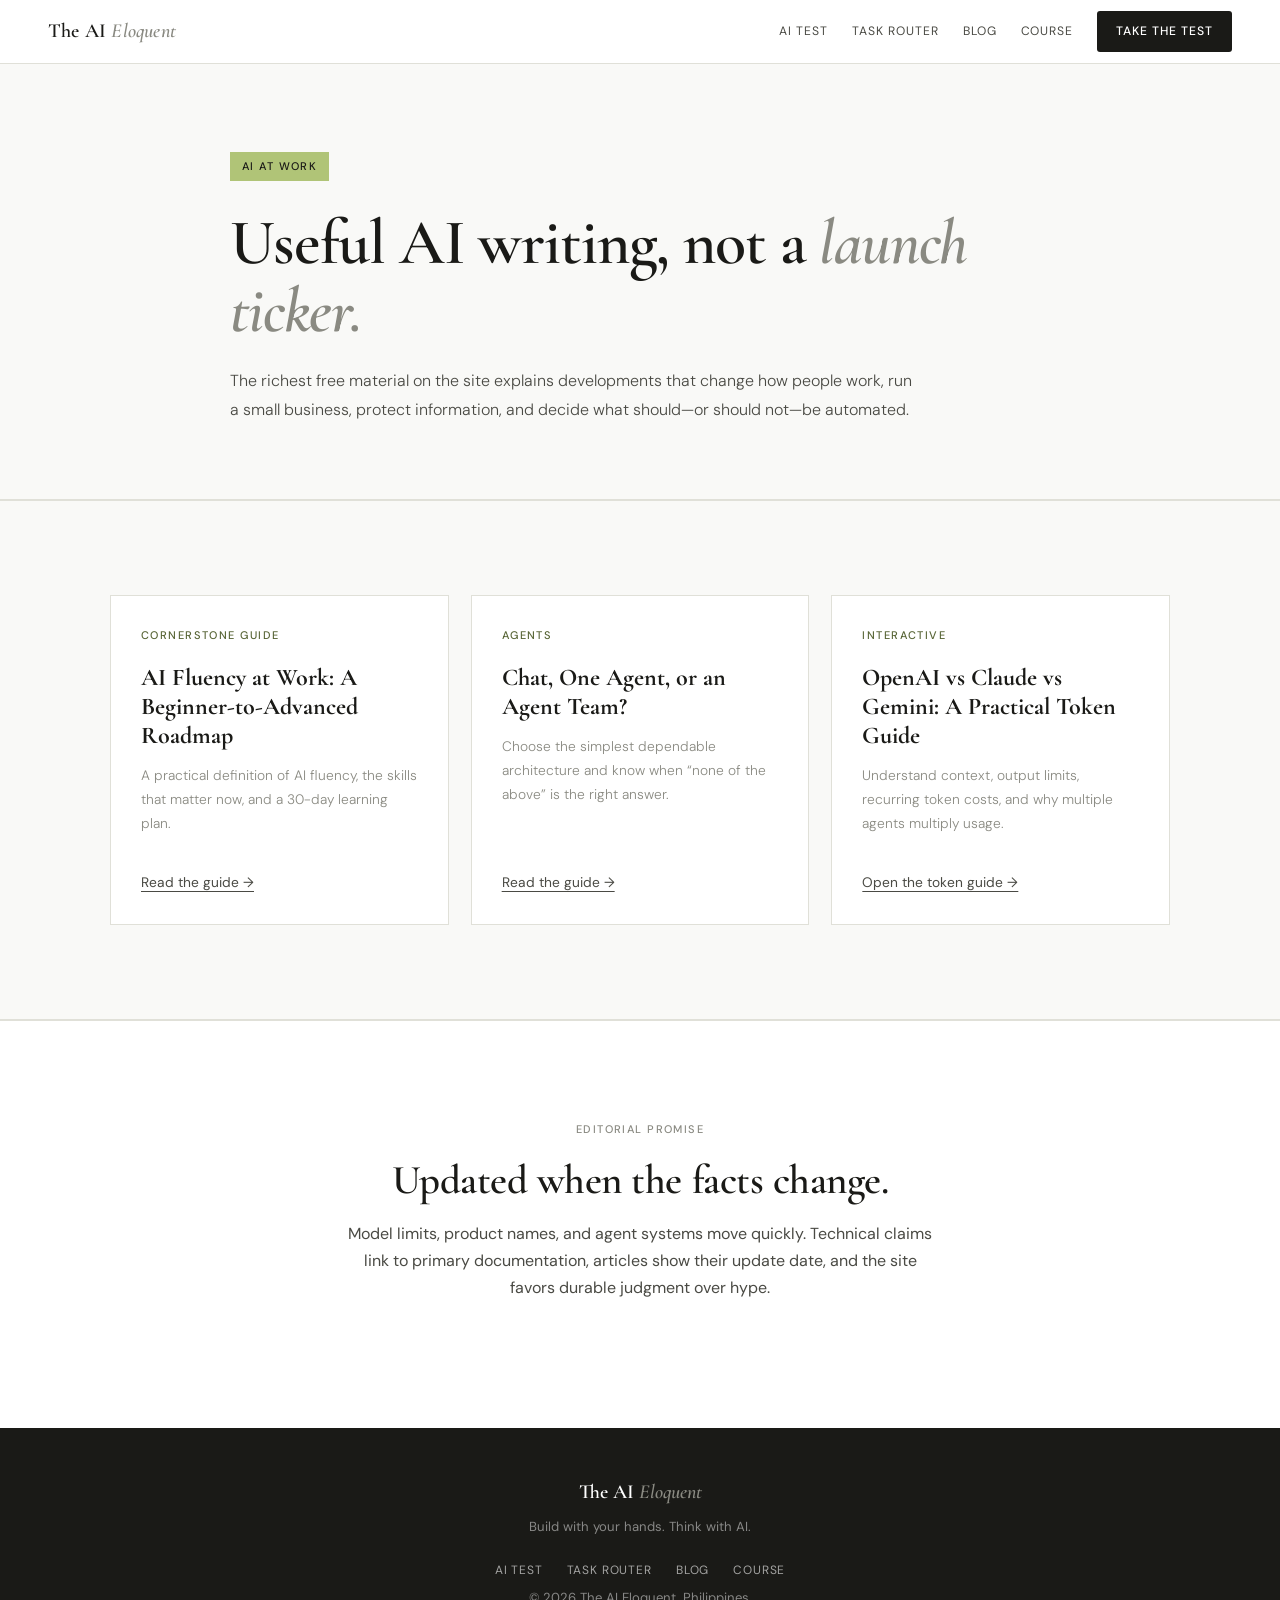
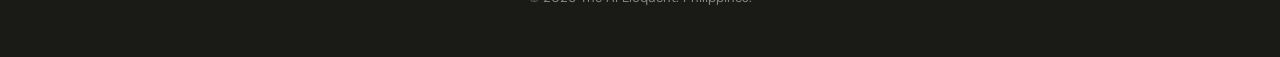
==== blog.html @ 8b95fc98 "Add AI at Work blog index" ====
<!doctype html><html lang="en"><head><meta charset="utf-8"><meta name="viewport" content="width=device-width,initial-scale=1"><title>AI at Work Blog — The AI Eloquent</title><meta name="description" content="Practical, current guides to AI fluency, agents, tokens, safety, and automation for workers and small business owners."><link rel="canonical" href="https://theaieloquent.com/blog.html"><link href="https://fonts.googleapis.com/css2?family=Cormorant+Garamond:ital,wght@0,400;0,600;0,700;1,600&family=DM+Sans:wght@300;400;500&display=swap" rel="stylesheet"><link rel="stylesheet" href="styles.css"><script type="application/ld+json">{"@context":"https://schema.org","@type":"Blog","name":"AI at Work","url":"https://theaieloquent.com/blog.html","description":"Practical AI guidance for work and small business."}</script></head><body><nav class="site-nav"><a href="index.html" class="nav-logo">The AI <em>Eloquent</em></a><div class="nav-links"><a href="quiz.html">AI Test</a><a href="simulator.html">Task Router</a><a href="blog.html">Blog</a><a href="course.html">Course</a><a href="quiz.html" class="nav-cta">Take the Test</a></div></nav><main><section class="page-hero"><div class="inner"><span class="eyebrow green">AI at Work</span><h1>Useful AI writing, not a <em>launch ticker.</em></h1><p>The richest free material on the site explains developments that change how people work, run a small business, protect information, and decide what should—or should not—be automated.</p></div></section><section class="band gray"><div class="inner"><div class="blog-grid"><article class="blog-card"><span class="chip">Cornerstone Guide</span><h3>AI Fluency at Work: A Beginner-to-Advanced Roadmap</h3><p>A practical definition of AI fluency, the skills that matter now, and a 30-day learning plan.</p><a class="text-link" href="blog/ai-fluency-at-work.html">Read the guide →</a></article><article class="blog-card"><span class="chip">Agents</span><h3>Chat, One Agent, or an Agent Team?</h3><p>Choose the simplest dependable architecture and know when “none of the above” is the right answer.</p><a class="text-link" href="blog/chat-agent-or-agent-team.html">Read the guide →</a></article><article class="blog-card"><span class="chip">Interactive</span><h3>OpenAI vs Claude vs Gemini: A Practical Token Guide</h3><p>Understand context, output limits, recurring token costs, and why multiple agents multiply usage.</p><a class="text-link" href="simulator.html#token-guide">Open the token guide →</a></article></div></div></section><section class="band"><div class="course-card"><span class="section-label">Editorial promise</span><h2>Updated when the facts change.</h2><p style="color:var(--gray-600)">Model limits, product names, and agent systems move quickly. Technical claims link to primary documentation, articles show their update date, and the site favors durable judgment over hype.</p></div></section></main><footer class="site-footer"><div class="footer-logo">The AI <em>Eloquent</em></div><p>Build with your hands. Think with AI.</p><div class="footer-links"><a href="quiz.html">AI Test</a><a href="simulator.html">Task Router</a><a href="blog.html">Blog</a><a href="course.html">Course</a></div><p>© 2026 The AI Eloquent. Philippines.</p></footer></body></html>
---- styles.css ----
:root {
  --yellow: #F5C800;
  --yellow-pale: #FFFBE6;
  --black: #0D0D0B;
  --white: #FFFFFF;
  --ink: #1A1A17;
  --gray-50: #F9F9F7;
  --gray-100: #F0F0EB;
  --gray-200: #E0E0D8;
  --gray-400: #8A8A82;
  --gray-600: #4A4A44;
  --lime: #B0C477;
  --olive: #586536;
  --mid: #768450;
  --cream: #F5F0E8;
  --font-display: 'Cormorant Garamond', Georgia, serif;
  --font-body: 'DM Sans', system-ui, sans-serif;
  --radius: 3px;
  --radius-lg: 7px;
  --max: 1060px;
  --reading: 760px;
}
* { box-sizing: border-box; margin: 0; padding: 0; }
html { scroll-behavior: smooth; }
body {
  font-family: var(--font-body);
  background: var(--white);
  color: var(--ink);
  font-size: 16px;
  line-height: 1.68;
  -webkit-font-smoothing: antialiased;
}
img { max-width: 100%; }
a { color: inherit; }
button, input, textarea, select { font: inherit; }
button { cursor: pointer; }
.skip-link {
  position: absolute; left: -999px; top: 0;
  background: var(--yellow); color: var(--ink); padding: 10px 16px; z-index: 999;
}
.skip-link:focus { left: 12px; top: 12px; }
.site-nav {
  position: sticky; top: 0; z-index: 100;
  background: rgba(255,255,255,.97);
  display: flex; align-items: center; justify-content: space-between;
  padding: 0 48px; min-height: 64px;
  border-bottom: 1px solid var(--gray-200);
  backdrop-filter: blur(8px);
}
.nav-logo {
  font-family: var(--font-display);
  font-size: 1.25rem; font-weight: 600;
  color: var(--ink); text-decoration: none; letter-spacing: .01em;
}
.nav-logo em { font-style: italic; color: var(--gray-400); }
.nav-links { display: flex; align-items: center; gap: 24px; }
.nav-links > a {
  font-size: .76rem; text-decoration: none; text-transform: uppercase;
  letter-spacing: .08em; color: var(--gray-600);
}
.nav-links > a:hover { color: var(--ink); }
.nav-cta, .btn-primary, .btn-dark, .btn-green, .btn-outline {
  display: inline-block; border-radius: var(--radius); text-decoration: none;
  font-weight: 500; font-size: .8rem; letter-spacing: .07em;
  text-transform: uppercase; border: 1px solid transparent;
  transition: background .15s, color .15s, border-color .15s, transform .15s;
}
.nav-cta { background: var(--ink); color: var(--white)!important; padding: 9px 18px; }
.nav-cta:hover, .btn-primary:hover { background: var(--gray-600); }
.btn-primary { background: var(--ink); color: var(--white); padding: 14px 28px; }
.btn-dark { background: var(--ink); color: var(--yellow); padding: 15px 34px; }
.btn-dark:hover { background: var(--gray-600); }
.btn-green { background: var(--olive); color: var(--white); padding: 14px 28px; }
.btn-green:hover { background: var(--mid); }
.btn-outline { border-color: var(--gray-200); color: var(--ink); padding: 13px 24px; }
.btn-outline:hover { border-color: var(--ink); }
.text-link {
  font-size: .86rem; color: var(--gray-600); text-underline-offset: 4px;
}
.hero {
  padding: 110px 48px 92px;
  max-width: var(--max); margin: 0 auto;
  display: grid; grid-template-columns: 1.12fr .88fr; gap: 80px; align-items: start;
}
.eyebrow, .section-label, .chip {
  display: inline-block; font-size: .69rem; font-weight: 500;
  letter-spacing: .13em; text-transform: uppercase;
}
.eyebrow { background: var(--yellow); color: var(--ink); padding: 5px 12px; margin-bottom: 28px; }
.eyebrow.green { background: var(--lime); }
.hero h1, .page-hero h1 {
  font-family: var(--font-display); font-size: clamp(2.8rem, 5vw, 4.45rem);
  font-weight: 600; color: var(--ink); line-height: 1.07; letter-spacing: -.018em;
}
.hero h1 em, .page-hero h1 em { color: var(--gray-400); font-style: italic; }
.hero-copy {
  color: var(--gray-600); max-width: 530px; margin: 26px 0 36px;
  line-height: 1.82; font-weight: 300;
}
.hero-actions { display: flex; flex-wrap: wrap; align-items: center; gap: 22px; }
.hero-panel {
  border-left: 1px solid var(--gray-200); padding-left: 54px; margin-top: 15px;
}
.hero-panel-item { padding: 22px 0; border-bottom: 1px solid var(--gray-100); }
.hero-panel-item:first-child { padding-top: 0; }
.hero-panel-item:last-child { border-bottom: 0; }
.hero-panel-item strong {
  font-family: var(--font-display); font-size: 2rem; line-height: 1;
  display: block; margin-bottom: 8px;
}
.hero-panel-item p { color: var(--gray-400); font-size: .82rem; font-weight: 300; line-height: 1.55; }
.hero-panel-item .green-number { color: var(--olive); }
.band { padding: 94px 48px; border-top: 1px solid var(--gray-200); }
.band.gray { background: var(--gray-50); border-bottom: 1px solid var(--gray-200); }
.band.dark { background: var(--ink); color: var(--white); }
.band.green { background: var(--olive); color: var(--white); border: 0; }
.inner { max-width: var(--max); margin: 0 auto; }
.reading { max-width: var(--reading); margin: 0 auto; }
.section-label { color: var(--gray-400); margin-bottom: 18px; }
.band.dark .section-label, .band.green .section-label { color: rgba(255,255,255,.55); }
.section-head {
  display: grid; grid-template-columns: 5fr 7fr; gap: 90px; align-items: start;
  margin-bottom: 54px;
}
.section-head h2, .band h2, .course-card h2 {
  font-family: var(--font-display); font-size: clamp(1.9rem, 3.2vw, 2.9rem);
  font-weight: 600; line-height: 1.13; letter-spacing: -.012em;
}
.section-head p, .section-intro {
  color: var(--gray-600); font-weight: 300; line-height: 1.85;
}
.band.dark .section-head p, .band.green .section-head p,
.band.dark .section-intro, .band.green .section-intro { color: rgba(255,255,255,.68); }
.cards-3 {
  display: grid; grid-template-columns: repeat(3, 1fr); gap: 1px;
  background: var(--gray-200); border: 1px solid var(--gray-200);
}
.card {
  background: var(--white); padding: 38px 32px; border-top: 3px solid transparent;
}
.card:hover { border-top-color: var(--yellow); }
.card.green-top { border-top-color: var(--lime); }
.card-number {
  font-family: var(--font-display); font-size: 2.5rem; font-weight: 700;
  color: var(--yellow); line-height: 1; margin-bottom: 18px;
}
.card-number.green-number { color: var(--olive); }
.card h3 {
  font-family: var(--font-display); font-size: 1.45rem; line-height: 1.2; margin-bottom: 12px;
}
.card p { color: var(--gray-400); font-size: .87rem; font-weight: 300; line-height: 1.72; }
.card ul { margin: 18px 0 0 18px; color: var(--gray-600); font-size: .86rem; }
.card li { margin-bottom: 7px; }
.pill-row { display: flex; flex-wrap: wrap; gap: 10px; margin: 28px 0; }
.pill {
  padding: 7px 12px; background: var(--gray-100); border: 1px solid var(--gray-200);
  font-size: .73rem; text-transform: uppercase; letter-spacing: .08em;
}
.router-teaser {
  display: grid; grid-template-columns: 7fr 5fr; gap: 70px; align-items: center;
}
.router-box {
  border: 1px solid rgba(255,255,255,.18); padding: 34px; background: rgba(255,255,255,.06);
}
.router-box .route { padding: 13px 0; border-bottom: 1px solid rgba(255,255,255,.12); }
.router-box .route:last-child { border-bottom: 0; }
.router-box strong { color: var(--lime); }
.blog-grid {
  display: grid; grid-template-columns: repeat(3, 1fr); gap: 22px;
}
.blog-card {
  border: 1px solid var(--gray-200); background: var(--white); padding: 30px;
  display: flex; flex-direction: column; min-height: 330px;
}
.blog-card .chip { color: var(--olive); margin-bottom: 18px; }
.blog-card h3 {
  font-family: var(--font-display); font-size: 1.5rem; line-height: 1.22; margin-bottom: 14px;
}
.blog-card p { color: var(--gray-400); font-size: .86rem; line-height: 1.72; font-weight: 300; margin-bottom: 24px; }
.blog-card a { margin-top: auto; }
.course-card {
  max-width: 820px; margin: 0 auto; text-align: center;
}
.course-card p { color: rgba(255,255,255,.72); max-width: 600px; margin: 18px auto 32px; }
.waitlist-form { max-width: 620px; margin: 28px auto 0; }
.form-row { display: flex; gap: 10px; }
.field, textarea.field, select.field {
  width: 100%; padding: 14px 15px; border: 1px solid var(--gray-200);
  background: var(--white); color: var(--ink); border-radius: var(--radius); outline: none;
}
.band.dark .field, .band.green .field {
  background: rgba(255,255,255,.09); border-color: rgba(255,255,255,.22); color: var(--white);
}
.field:focus { border-color: var(--yellow); }
.form-note { font-size: .74rem; margin-top: 10px!important; color: rgba(255,255,255,.48)!important; }
.site-footer {
  background: var(--ink); color: var(--white); padding: 48px;
  text-align: center;
}
.site-footer .footer-logo { font-family: var(--font-display); font-size: 1.25rem; font-weight: 600; }
.site-footer .footer-logo em { color: var(--gray-400); font-style: italic; }
.site-footer p { color: rgba(255,255,255,.48); font-size: .82rem; margin-top: 7px; }
.footer-links { display: flex; justify-content: center; flex-wrap: wrap; gap: 24px; margin-top: 22px; }
.footer-links a { color: rgba(255,255,255,.6); font-size: .75rem; text-decoration: none; text-transform: uppercase; letter-spacing: .07em; }
.footer-links a:hover { color: var(--yellow); }

/* page heroes and articles */
.page-hero {
  padding: 88px 48px 74px; border-bottom: 1px solid var(--gray-200);
  background: var(--gray-50);
}
.page-hero .inner { max-width: 820px; }
.page-hero p { color: var(--gray-600); margin-top: 22px; max-width: 690px; line-height: 1.8; font-weight: 300; }
.breadcrumbs { font-size: .75rem; color: var(--gray-400); margin-bottom: 24px; }
.breadcrumbs a { text-underline-offset: 3px; }
.article { padding: 70px 48px 96px; }
.article h2 {
  font-family: var(--font-display); font-size: 2.1rem; line-height: 1.2;
  margin: 48px 0 16px;
}
.article h3 { font-size: 1.05rem; margin: 30px 0 10px; }
.article p { color: var(--gray-600); margin-bottom: 18px; line-height: 1.85; }
.article ul, .article ol { margin: 0 0 20px 22px; color: var(--gray-600); }
.article li { margin-bottom: 9px; }
.answer-box, .note-box {
  padding: 26px 28px; margin: 26px 0; border-left: 4px solid var(--yellow); background: var(--yellow-pale);
}
.note-box.green-note { border-left-color: var(--olive); background: #F3F6EA; }
.answer-box strong, .note-box strong { color: var(--ink); }
.source-list { font-size: .84rem; }
.source-list a { color: var(--olive); text-underline-offset: 3px; }
.table-wrap { overflow-x: auto; margin: 24px 0 30px; }
table { width: 100%; border-collapse: collapse; min-width: 620px; }
th, td { border: 1px solid var(--gray-200); padding: 13px 14px; text-align: left; vertical-align: top; }
th { background: var(--gray-50); font-size: .72rem; text-transform: uppercase; letter-spacing: .07em; }
td { font-size: .86rem; color: var(--gray-600); }

/* quiz */
.quiz-shell { min-height: calc(100vh - 64px); background: var(--gray-50); }
.quiz-wrap { max-width: 720px; margin: 0 auto; padding: 52px 24px 80px; }
.quiz-progress { height: 3px; background: var(--gray-200); margin-bottom: 44px; }
.quiz-progress > div { height: 100%; background: var(--yellow); transition: width .25s; }
.quiz-meta { display: flex; justify-content: space-between; gap: 20px; margin-bottom: 18px; color: var(--gray-400); font-size: .73rem; text-transform: uppercase; letter-spacing: .08em; }
.quiz-question {
  font-family: var(--font-display); font-size: clamp(1.6rem, 4vw, 2.15rem);
  line-height: 1.27; margin-bottom: 28px;
}
.quiz-options { display: grid; gap: 10px; }
.quiz-option {
  width: 100%; text-align: left; display: flex; gap: 14px; align-items: flex-start;
  padding: 16px 18px; background: var(--white); border: 1px solid var(--gray-200);
  color: var(--ink); border-radius: var(--radius); line-height: 1.5;
}
.quiz-option:hover { border-color: var(--yellow); background: var(--yellow-pale); }
.quiz-option.selected { border-color: var(--ink); background: var(--yellow-pale); }
.option-letter { color: var(--gray-400); font-family: var(--font-display); font-weight: 700; }
.quiz-nav { display: flex; justify-content: space-between; margin-top: 28px; }
.quiz-nav button:disabled { opacity: .35; cursor: not-allowed; }
.hidden { display: none!important; }
.result-hero {
  background: var(--ink); color: var(--white); text-align: center; padding: 70px 24px 58px;
}
.result-icon {
  width: 82px; height: 82px; margin: 0 auto 18px; border-radius: 50%;
  border: 2px solid var(--yellow); display: grid; place-items: center; font-size: 2rem;
}
.result-level { font-family: var(--font-display); font-size: clamp(2.8rem, 8vw, 4.5rem); line-height: 1; }
.result-score { color: rgba(255,255,255,.45); font-size: .78rem; margin-top: 10px; letter-spacing: .08em; }
.result-body { max-width: 720px; margin: 0 auto; padding: 54px 24px 90px; }
.result-body h2 { font-family: var(--font-display); font-size: 2rem; margin-bottom: 14px; }
.result-body p { color: var(--gray-600); margin-bottom: 18px; }
.score-row { display: grid; grid-template-columns: 145px 1fr 45px; align-items: center; gap: 12px; margin: 14px 0; }
.score-label { font-size: .72rem; text-transform: uppercase; letter-spacing: .07em; color: var(--gray-400); }
.score-bar { height: 5px; background: var(--gray-100); }
.score-bar > span { display: block; height: 100%; background: var(--yellow); }
.score-value { text-align: right; font-family: var(--font-display); font-weight: 700; }
.recommendation {
  background: var(--ink); color: var(--white); padding: 34px; margin-top: 38px;
}
.recommendation .chip { color: var(--yellow); margin-bottom: 12px; }
.recommendation h3 { font-family: var(--font-display); font-size: 1.85rem; margin-bottom: 10px; }
.recommendation p { color: rgba(255,255,255,.67); }
.recommendation .waitlist-form { margin: 22px 0 0; }

/* simulator */
.simulator-grid {
  display: grid; grid-template-columns: 1.05fr .95fr; gap: 34px; align-items: start;
}
.tool-card {
  background: var(--white); border: 1px solid var(--gray-200); padding: 30px;
}
.tool-card h2 { font-family: var(--font-display); font-size: 2rem; margin-bottom: 8px; }
.tool-card > p { color: var(--gray-400); font-size: .86rem; margin-bottom: 22px; }
.field-label { display: block; font-size: .73rem; text-transform: uppercase; letter-spacing: .08em; margin: 18px 0 8px; color: var(--gray-600); }
textarea.field { min-height: 155px; resize: vertical; }
.check-grid { display: grid; gap: 9px; margin: 18px 0 24px; }
.check-item {
  display: flex; gap: 10px; align-items: flex-start; padding: 11px 12px;
  border: 1px solid var(--gray-200); background: var(--gray-50); font-size: .86rem;
}
.check-item input { margin-top: 5px; }
.result-card {
  min-height: 460px; background: var(--ink); color: var(--white); padding: 32px;
  position: sticky; top: 88px;
}
.result-card .route-badge { color: var(--lime); }
.result-card h2 { font-family: var(--font-display); font-size: 2.4rem; margin: 10px 0 14px; }
.result-card p { color: rgba(255,255,255,.66); }
.result-list { margin: 22px 0 0 18px; color: rgba(255,255,255,.72); }
.result-list li { margin-bottom: 10px; }
.prompt-box {
  background: rgba(255,255,255,.08); border: 1px solid rgba(255,255,255,.14);
  padding: 16px; margin-top: 22px; white-space: pre-wrap; font-size: .82rem; color: rgba(255,255,255,.75);
}
.copy-btn { margin-top: 10px; background: transparent; color: var(--lime); border: 0; text-decoration: underline; text-underline-offset: 3px; }
.token-card-grid { display: grid; grid-template-columns: repeat(3,1fr); gap: 20px; margin-top: 34px; }
.token-card { border: 1px solid var(--gray-200); padding: 28px; background: var(--white); }
.token-card h3 { font-family: var(--font-display); font-size: 1.5rem; margin-bottom: 12px; }
.token-card p { font-size: .85rem; color: var(--gray-600); }
.token-rule { margin: 14px 0; border-top: 1px solid var(--gray-200); }
.token-stat strong { display: block; font-family: var(--font-display); font-size: 1.55rem; color: var(--olive); }

/* FAQs */
.faq { border-top: 1px solid var(--gray-200); }
.faq details { border-bottom: 1px solid var(--gray-200); padding: 18px 0; }
.faq summary { cursor: pointer; font-weight: 500; }
.faq p { color: var(--gray-600); margin-top: 12px; }

/* course */
.module-list { display: grid; gap: 1px; background: var(--gray-200); border: 1px solid var(--gray-200); margin-top: 34px; }
.module { background: var(--white); padding: 26px 28px; display: grid; grid-template-columns: 70px 1fr; gap: 20px; }
.module-num { font-family: var(--font-display); font-size: 1.8rem; color: var(--olive); font-weight: 700; }
.module h3 { font-size: 1rem; margin-bottom: 5px; }
.module p { color: var(--gray-400); font-size: .86rem; }

@media (max-width: 900px) {
  .site-nav { padding: 0 24px; }
  .nav-links > a:not(.nav-cta) { display: none; }
  .hero { grid-template-columns: 1fr; padding: 76px 24px 68px; gap: 50px; }
  .hero-panel { border-left: 0; border-top: 1px solid var(--gray-200); padding: 36px 0 0; }
  .band { padding: 72px 24px; }
  .section-head { grid-template-columns: 1fr; gap: 26px; }
  .cards-3, .blog-grid, .token-card-grid { grid-template-columns: 1fr; }
  .router-teaser, .simulator-grid { grid-template-columns: 1fr; gap: 28px; }
  .result-card { position: static; min-height: auto; }
  .page-hero { padding: 65px 24px 54px; }
  .article { padding: 52px 24px 72px; }
}
@media (max-width: 600px) {
  .site-nav { min-height: 58px; }
  .nav-logo { font-size: 1.1rem; }
  .nav-cta { padding: 8px 12px; font-size: .7rem; }
  .hero-actions, .form-row { flex-direction: column; align-items: stretch; }
  .hero-actions .text-link { text-align: center; }
  .score-row { grid-template-columns: 105px 1fr 38px; }
  .module { grid-template-columns: 48px 1fr; padding: 22px 18px; }
  .site-footer { padding: 42px 24px; }
}
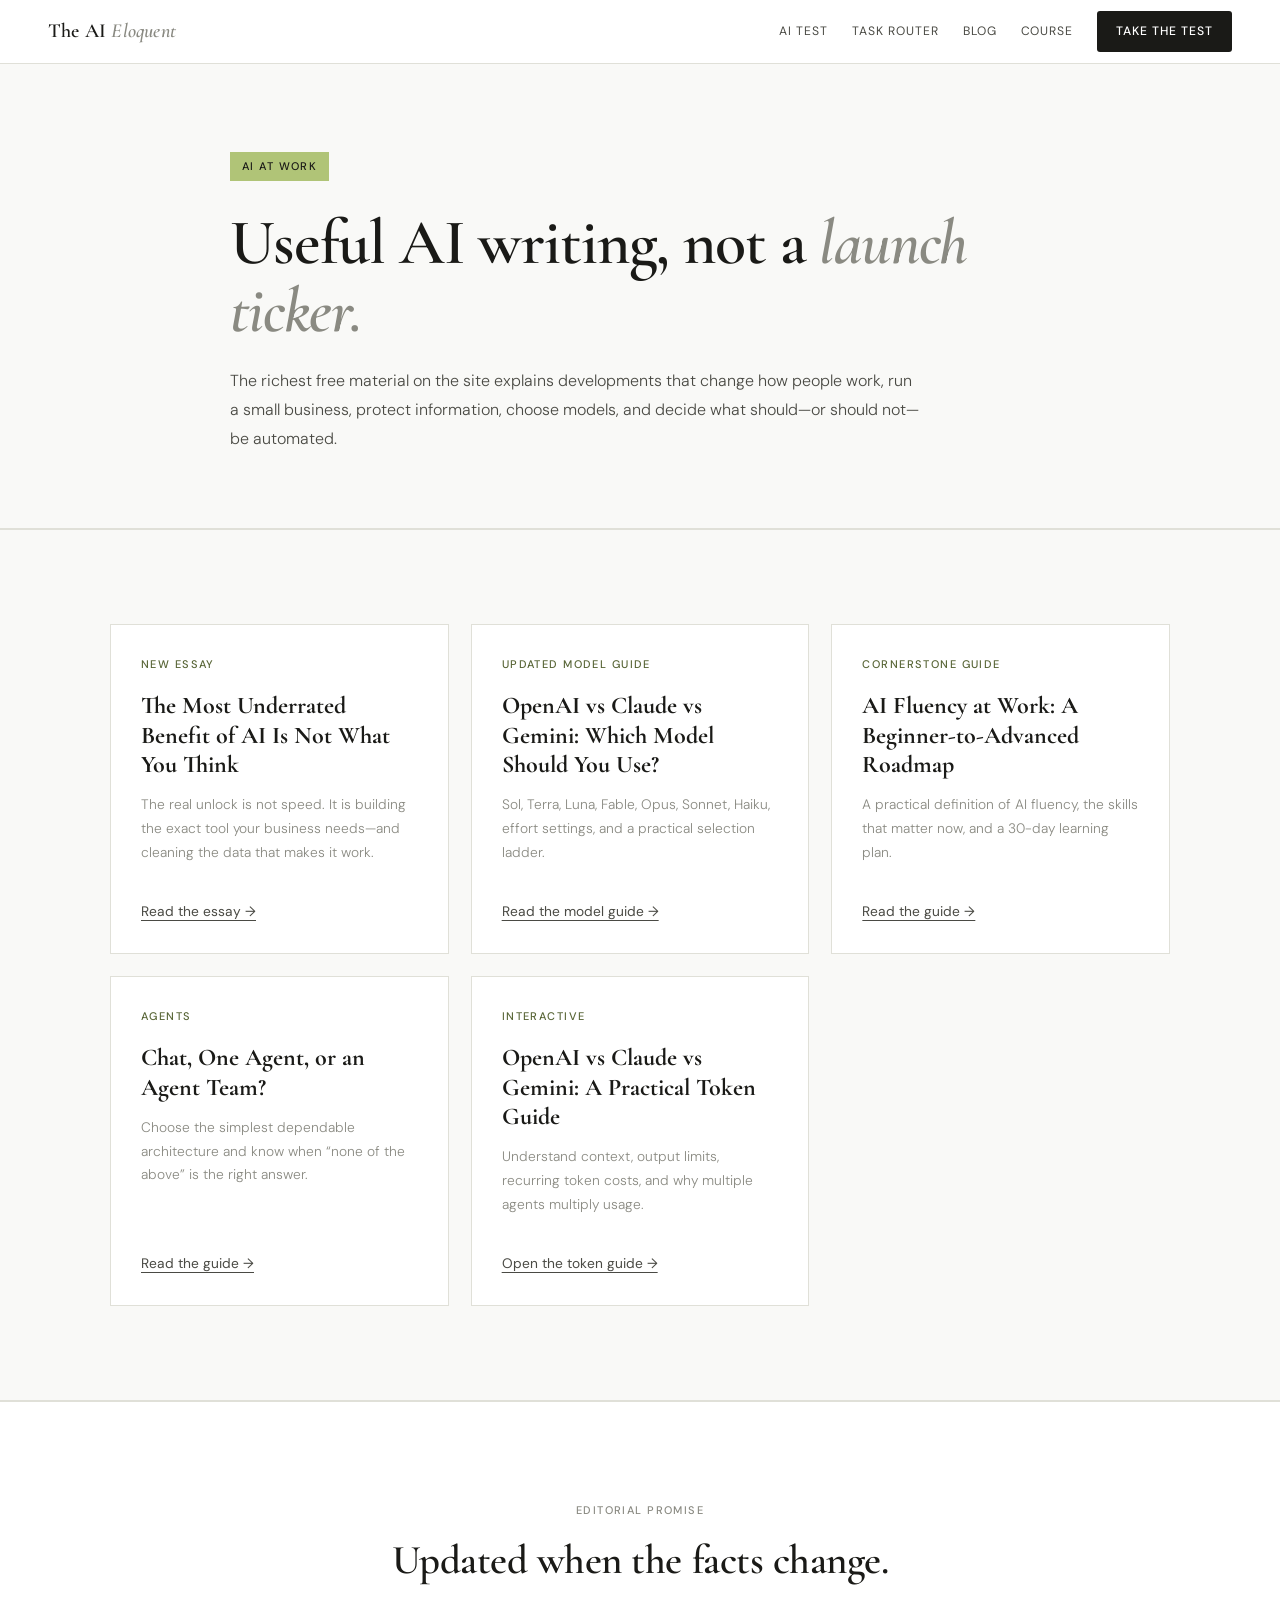
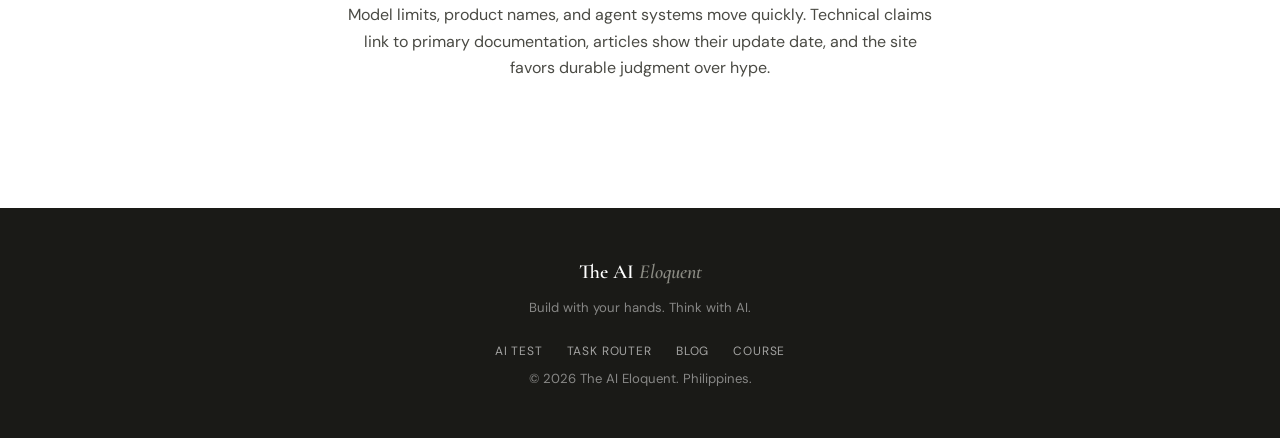
==== commit 2cdd67fa: "Feature bakery essay and current model guide on blog" ====
--- a/blog.html
+++ b/blog.html
@@ -1 +1 @@
-<!doctype html><html lang="en"><head><meta charset="utf-8"><meta name="viewport" content="width=device-width,initial-scale=1"><title>AI at Work Blog — The AI Eloquent</title><meta name="description" content="Practical, current guides to AI fluency, agents, tokens, safety, and automation for workers and small business owners."><link rel="canonical" href="https://theaieloquent.com/blog.html"><link href="https://fonts.googleapis.com/css2?family=Cormorant+Garamond:ital,wght@0,400;0,600;0,700;1,600&family=DM+Sans:wght@300;400;500&display=swap" rel="stylesheet"><link rel="stylesheet" href="styles.css"><script type="application/ld+json">{"@context":"https://schema.org","@type":"Blog","name":"AI at Work","url":"https://theaieloquent.com/blog.html","description":"Practical AI guidance for work and small business."}</script></head><body><nav class="site-nav"><a href="index.html" class="nav-logo">The AI <em>Eloquent</em></a><div class="nav-links"><a href="quiz.html">AI Test</a><a href="simulator.html">Task Router</a><a href="blog.html">Blog</a><a href="course.html">Course</a><a href="quiz.html" class="nav-cta">Take the Test</a></div></nav><main><section class="page-hero"><div class="inner"><span class="eyebrow green">AI at Work</span><h1>Useful AI writing, not a <em>launch ticker.</em></h1><p>The richest free material on the site explains developments that change how people work, run a small business, protect information, and decide what should—or should not—be automated.</p></div></section><section class="band gray"><div class="inner"><div class="blog-grid"><article class="blog-card"><span class="chip">Cornerstone Guide</span><h3>AI Fluency at Work: A Beginner-to-Advanced Roadmap</h3><p>A practical definition of AI fluency, the skills that matter now, and a 30-day learning plan.</p><a class="text-link" href="blog/ai-fluency-at-work.html">Read the guide →</a></article><article class="blog-card"><span class="chip">Agents</span><h3>Chat, One Agent, or an Agent Team?</h3><p>Choose the simplest dependable architecture and know when “none of the above” is the right answer.</p><a class="text-link" href="blog/chat-agent-or-agent-team.html">Read the guide →</a></article><article class="blog-card"><span class="chip">Interactive</span><h3>OpenAI vs Claude vs Gemini: A Practical Token Guide</h3><p>Understand context, output limits, recurring token costs, and why multiple agents multiply usage.</p><a class="text-link" href="simulator.html#token-guide">Open the token guide →</a></article></div></div></section><section class="band"><div class="course-card"><span class="section-label">Editorial promise</span><h2>Updated when the facts change.</h2><p style="color:var(--gray-600)">Model limits, product names, and agent systems move quickly. Technical claims link to primary documentation, articles show their update date, and the site favors durable judgment over hype.</p></div></section></main><footer class="site-footer"><div class="footer-logo">The AI <em>Eloquent</em></div><p>Build with your hands. Think with AI.</p><div class="footer-links"><a href="quiz.html">AI Test</a><a href="simulator.html">Task Router</a><a href="blog.html">Blog</a><a href="course.html">Course</a></div><p>© 2026 The AI Eloquent. Philippines.</p></footer></body></html>+<!doctype html><html lang="en"><head><meta charset="utf-8"><meta name="viewport" content="width=device-width,initial-scale=1"><title>AI at Work Blog — The AI Eloquent</title><meta name="description" content="Practical, current guides to AI fluency, current models, agents, tokens, safety, custom tools, and automation for workers and small business owners."><link rel="canonical" href="https://theaieloquent.com/blog.html"><link href="https://fonts.googleapis.com/css2?family=Cormorant+Garamond:ital,wght@0,400;0,600;0,700;1,600&family=DM+Sans:wght@300;400;500&display=swap" rel="stylesheet"><link rel="stylesheet" href="styles.css"><script type="application/ld+json">{"@context":"https://schema.org","@type":"Blog","name":"AI at Work","url":"https://theaieloquent.com/blog.html","description":"Practical AI guidance for work and small business."}</script></head><body><nav class="site-nav"><a href="index.html" class="nav-logo">The AI <em>Eloquent</em></a><div class="nav-links"><a href="quiz.html">AI Test</a><a href="simulator.html">Task Router</a><a href="blog.html">Blog</a><a href="course.html">Course</a><a href="quiz.html" class="nav-cta">Take the Test</a></div></nav><main><section class="page-hero"><div class="inner"><span class="eyebrow green">AI at Work</span><h1>Useful AI writing, not a <em>launch ticker.</em></h1><p>The richest free material on the site explains developments that change how people work, run a small business, protect information, choose models, and decide what should—or should not—be automated.</p></div></section><section class="band gray"><div class="inner"><div class="blog-grid"><article class="blog-card green-top"><span class="chip">New Essay</span><h3>The Most Underrated Benefit of AI Is Not What You Think</h3><p>The real unlock is not speed. It is building the exact tool your business needs—and cleaning the data that makes it work.</p><a class="text-link" href="blog/build-the-exact-ai-tool-you-need.html">Read the essay →</a></article><article class="blog-card"><span class="chip">Updated Model Guide</span><h3>OpenAI vs Claude vs Gemini: Which Model Should You Use?</h3><p>Sol, Terra, Luna, Fable, Opus, Sonnet, Haiku, effort settings, and a practical selection ladder.</p><a class="text-link" href="blog/ai-model-guide-2026.html">Read the model guide →</a></article><article class="blog-card"><span class="chip">Cornerstone Guide</span><h3>AI Fluency at Work: A Beginner-to-Advanced Roadmap</h3><p>A practical definition of AI fluency, the skills that matter now, and a 30-day learning plan.</p><a class="text-link" href="blog/ai-fluency-at-work.html">Read the guide →</a></article><article class="blog-card"><span class="chip">Agents</span><h3>Chat, One Agent, or an Agent Team?</h3><p>Choose the simplest dependable architecture and know when “none of the above” is the right answer.</p><a class="text-link" href="blog/chat-agent-or-agent-team.html">Read the guide →</a></article><article class="blog-card"><span class="chip">Interactive</span><h3>OpenAI vs Claude vs Gemini: A Practical Token Guide</h3><p>Understand context, output limits, recurring token costs, and why multiple agents multiply usage.</p><a class="text-link" href="simulator.html#token-guide">Open the token guide →</a></article></div></div></section><section class="band"><div class="course-card"><span class="section-label">Editorial promise</span><h2>Updated when the facts change.</h2><p style="color:var(--gray-600)">Model limits, product names, and agent systems move quickly. Technical claims link to primary documentation, articles show their update date, and the site favors durable judgment over hype.</p></div></section></main><footer class="site-footer"><div class="footer-logo">The AI <em>Eloquent</em></div><p>Build with your hands. Think with AI.</p><div class="footer-links"><a href="quiz.html">AI Test</a><a href="simulator.html">Task Router</a><a href="blog.html">Blog</a><a href="course.html">Course</a></div><p>© 2026 The AI Eloquent. Philippines.</p></footer></body></html>
